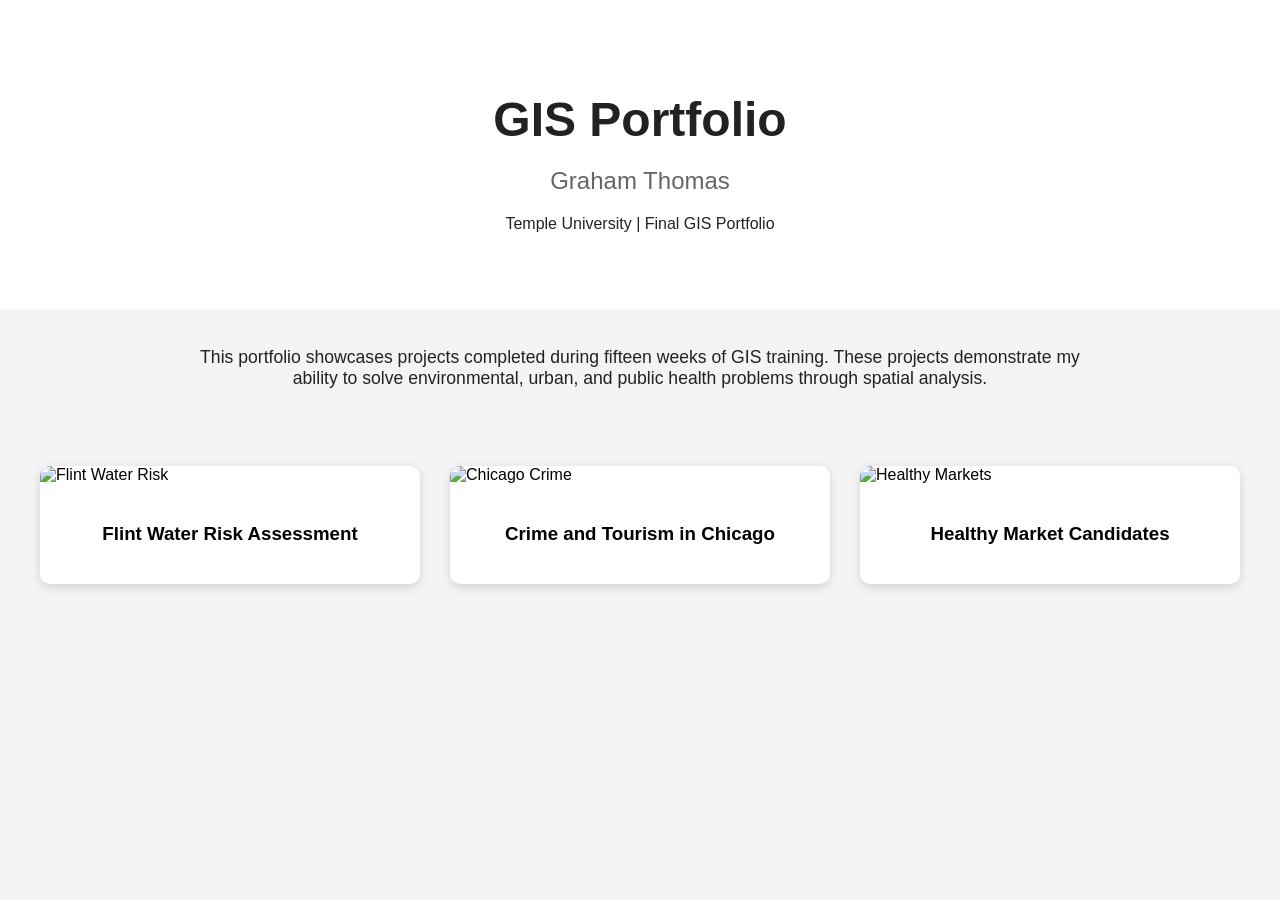
==== index.html @ 94d44a74 "Add files via upload" ====
<!DOCTYPE html>
<html lang="en">
<head>
    <meta charset="UTF-8">
    <meta name="viewport" content="width=device-width, initial-scale=1.0">
    <title>GIS Portfolio | Graham Thomas</title>
    <link rel="stylesheet" href="style.css">
</head>
<body>

<header>
    <h1>GIS Portfolio</h1>
    <h2>Graham Thomas</h2>
    <p>Temple University | Final GIS Portfolio</p>
</header>

<section class="intro">
    <p>
        This portfolio showcases projects completed during fifteen weeks
        of GIS training. These projects demonstrate my ability to solve
        environmental, urban, and public health problems through spatial analysis.
    </p>
</section>

<section class="gallery">

    <a href="project1.html" class="card">
        <img src="images/flint-thumb.jpg" alt="Flint Water Risk">
        <h3>Flint Water Risk Assessment</h3>
    </a>

    <a href="project2.html" class="card">
        <img src="images/chicago-thumb.jpg" alt="Chicago Crime">
        <h3>Crime and Tourism in Chicago</h3>
    </a>

    <a href="project3.html" class="card">
        <img src="images/philly-thumb.jpg" alt="Healthy Markets">
        <h3>Healthy Market Candidates</h3>
    </a>

</section>

</body>
</html>
---- style.css ----
body {
    font-family: Arial, sans-serif;
    background-color: #f4f4f4;
    color: #222;
    margin: 0;
}

header {
    text-align: center;
    padding: 60px 20px;
    background: white;
}

header h1 {
    font-size: 3rem;
    margin-bottom: 10px;
}

header h2 {
    font-weight: normal;
    color: #666;
}

.intro {
    max-width: 900px;
    margin: auto;
    padding: 20px;
    text-align: center;
    font-size: 1.1rem;
}

.gallery {
    display: grid;
    grid-template-columns: repeat(auto-fit, minmax(350px,1fr));
    gap: 30px;
    padding: 40px;
}

.card {
    text-decoration: none;
    color: black;
    background: white;
    border-radius: 10px;
    overflow: hidden;
    box-shadow: 0 3px 10px rgba(0,0,0,.15);
    transition: .3s;
}

.card:hover {
    transform: translateY(-8px);
}

.card img {
    width: 100%;
    height: 300px;
    object-fit: cover;
}

.card h3 {
    text-align: center;
    padding: 20px;
}

.project-page {
    max-width: 1100px;
    margin: auto;
    padding: 40px;
    background: white;
}

.project-page img {
    width: 100%;
    border-radius: 8px;
}

.project-page h1 {
    margin-top: 30px;
}

.back-button {
    display: inline-block;
    margin-top: 40px;
    padding: 12px 20px;
    background: black;
    color: white;
    text-decoration: none;
    border-radius: 6px;
}

.skills li {
    margin-bottom: 8px;
}
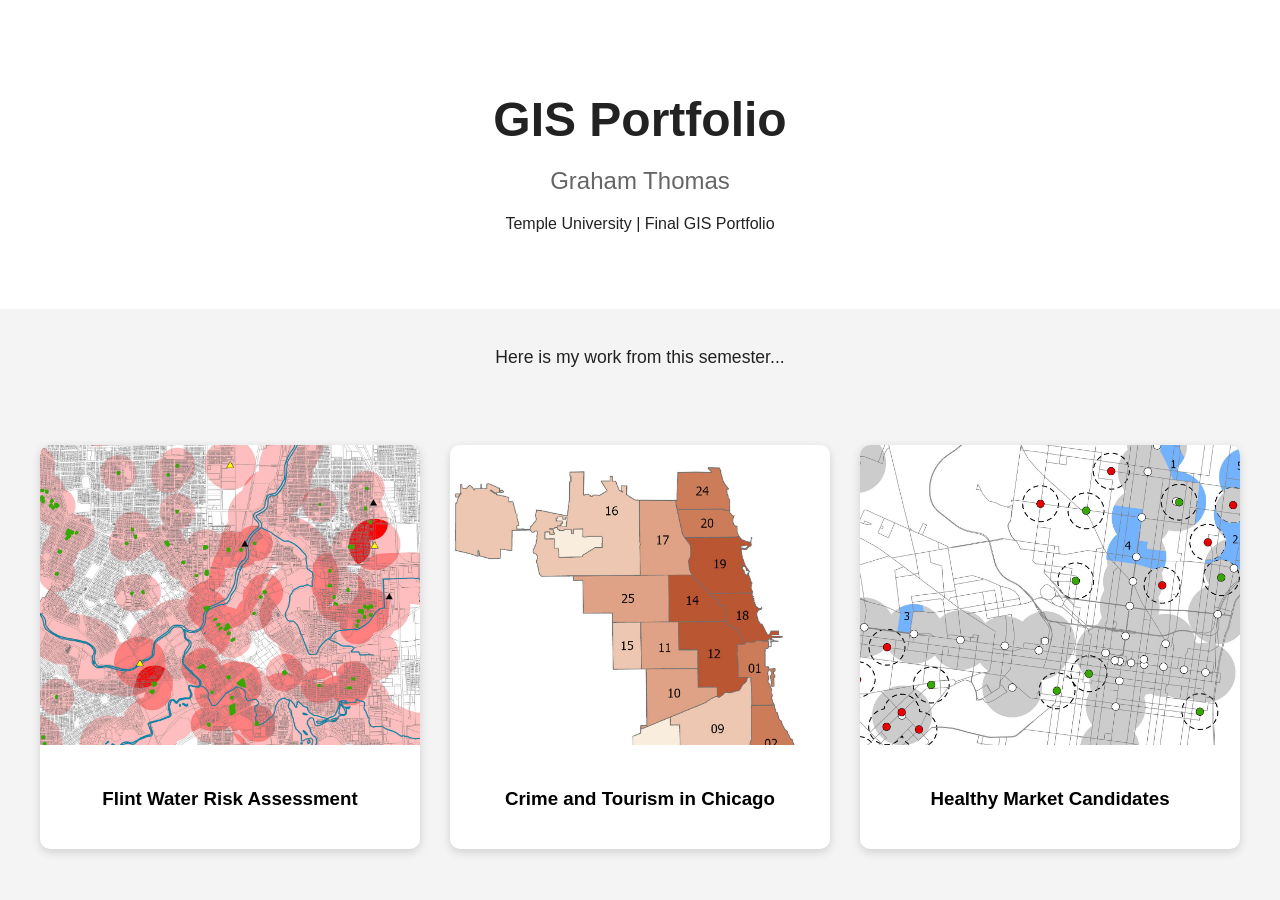
==== commit 54b0d691: "Revise introduction in index.html Updated the introduction section to reflect current work." ====
--- a/index.html
+++ b/index.html
@@ -16,9 +16,7 @@
 
 <section class="intro">
     <p>
-        This portfolio showcases projects completed during fifteen weeks
-        of GIS training. These projects demonstrate my ability to solve
-        environmental, urban, and public health problems through spatial analysis.
+       Here is my work from this semester...
     </p>
 </section>
 
@@ -42,4 +40,4 @@
 </section>
 
 </body>
-</html>+</html>
